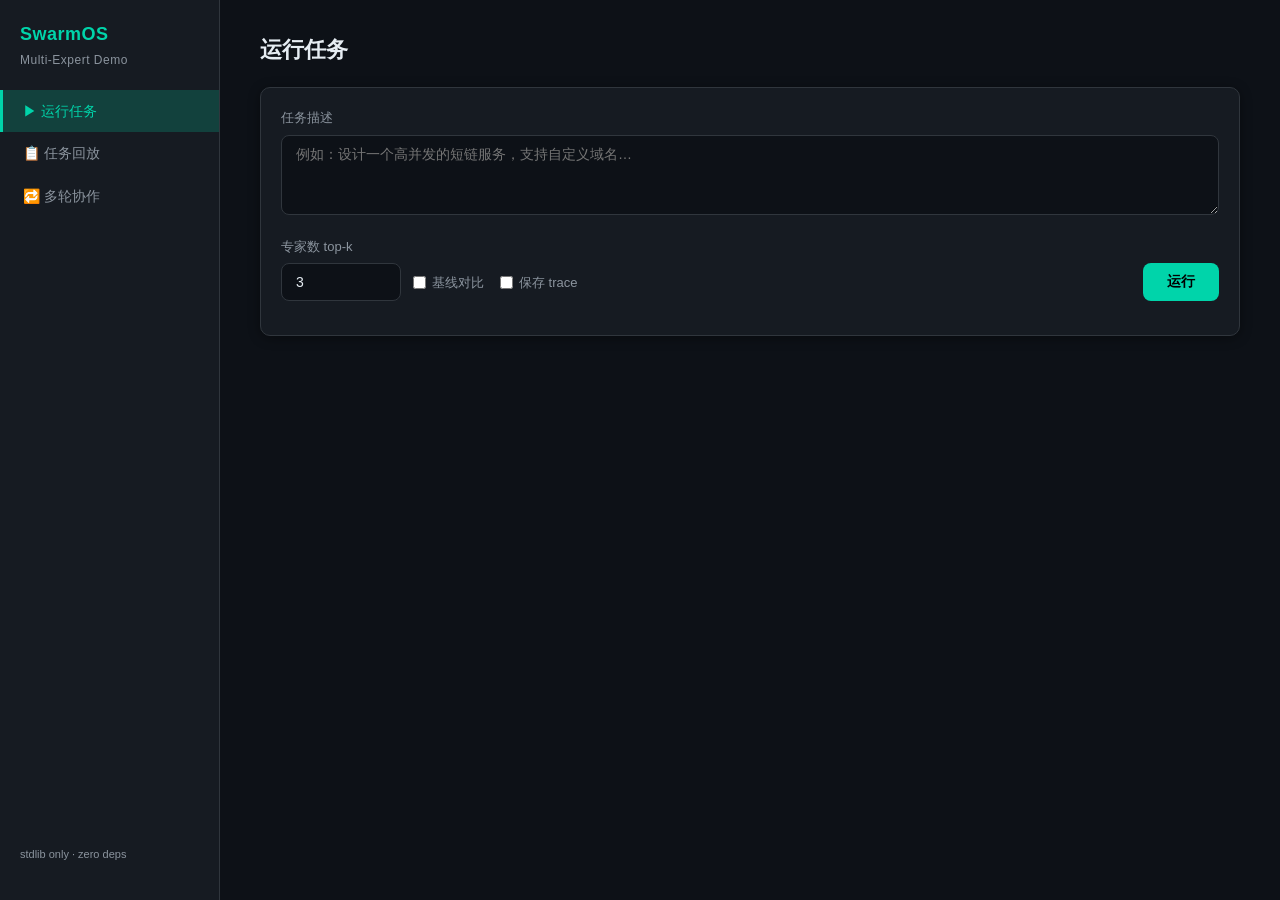
==== swarmos_demo/web/index.html @ 3df53811 "V3: Web demo — 零依赖 HTTP 服务器 + 单页前端 - serve.py: stdlib http.server, REST API (/api/run, /api/traces, " ====
<!DOCTYPE html>
<html lang="zh-CN">
<head>
<meta charset="UTF-8">
<meta name="viewport" content="width=device-width, initial-scale=1.0">
<title>SwarmOS Demo</title>
<style>
:root {
  --bg: #0d1117;
  --bg-card: #161b22;
  --bg-input: #0d1117;
  --border: #30363d;
  --text: #e6edf3;
  --text-dim: #8b949e;
  --accent: #00d4aa;
  --accent-dim: #00d4aa33;
  --warn: #f0883e;
  --danger: #f85149;
  --info: #58a6ff;
  --radius: 10px;
  --shadow: 0 2px 12px rgba(0,0,0,.4);
}
* { margin:0; padding:0; box-sizing:border-box; }
body {
  font-family: -apple-system, BlinkMacSystemFont, 'Segoe UI', Helvetica, Arial, sans-serif;
  background: var(--bg); color: var(--text); line-height: 1.6;
  display: flex; height: 100vh; overflow: hidden;
}
/* Sidebar */
.sidebar {
  width: 220px; min-width: 220px; background: var(--bg-card);
  border-right: 1px solid var(--border); display: flex; flex-direction: column;
  padding: 20px 0;
}
.sidebar h1 { font-size: 18px; padding: 0 20px 20px; color: var(--accent); font-weight: 700; letter-spacing: .5px; }
.sidebar h1 span { color: var(--text-dim); font-weight: 400; font-size: 12px; display: block; margin-top: 2px; }
.nav-item {
  padding: 10px 20px; cursor: pointer; font-size: 14px; color: var(--text-dim);
  transition: all .15s; border-left: 3px solid transparent;
}
.nav-item:hover { color: var(--text); background: rgba(255,255,255,.03); }
.nav-item.active { color: var(--accent); border-left-color: var(--accent); background: var(--accent-dim); }
.sidebar-footer { margin-top: auto; padding: 16px 20px; font-size: 11px; color: var(--text-dim); }

/* Main */
.main { flex: 1; overflow-y: auto; padding: 32px 40px; }
.view { display: none; animation: fadeIn .25s; }
.view.active { display: block; }
@keyframes fadeIn { from { opacity: 0; transform: translateY(6px); } to { opacity: 1; transform: translateY(0); } }

h2 { font-size: 22px; margin-bottom: 20px; font-weight: 600; }
h3 { font-size: 16px; margin: 18px 0 10px; color: var(--accent); font-weight: 600; }

/* Card */
.card {
  background: var(--bg-card); border: 1px solid var(--border); border-radius: var(--radius);
  padding: 20px; margin-bottom: 16px; box-shadow: var(--shadow);
}
.card-header { display: flex; justify-content: space-between; align-items: center; margin-bottom: 12px; }
.card-header .title { font-weight: 600; font-size: 15px; }

/* Inputs */
input[type="text"], textarea, select {
  width: 100%; padding: 10px 14px; background: var(--bg-input);
  border: 1px solid var(--border); border-radius: 8px; color: var(--text);
  font-size: 14px; outline: none; transition: border .2s;
}
input:focus, textarea:focus { border-color: var(--accent); }
textarea { resize: vertical; min-height: 80px; font-family: inherit; }
label { font-size: 13px; color: var(--text-dim); display: block; margin-bottom: 6px; }

/* Button */
.btn {
  padding: 10px 24px; border: none; border-radius: 8px; font-size: 14px;
  cursor: pointer; font-weight: 600; transition: all .2s; display: inline-flex; align-items: center; gap: 6px;
}
.btn-primary { background: var(--accent); color: #000; }
.btn-primary:hover { filter: brightness(1.15); }
.btn-primary:disabled { opacity: .5; cursor: not-allowed; }
.btn-secondary { background: transparent; color: var(--text-dim); border: 1px solid var(--border); }
.btn-secondary:hover { border-color: var(--text-dim); color: var(--text); }
.btn-danger { background: var(--danger); color: #fff; }
.btn-sm { padding: 6px 14px; font-size: 12px; }

/* Form row */
.form-row { display: flex; gap: 12px; margin-bottom: 14px; align-items: flex-end; }
.form-row .field { flex: 1; }
.form-row .field-sm { width: 120px; flex: none; }

/* Checkbox */
.checkbox-label { display: inline-flex; align-items: center; gap: 6px; font-size: 13px; color: var(--text-dim); cursor: pointer; }
.checkbox-label input { accent-color: var(--accent); }

/* Tags */
.tag {
  display: inline-block; padding: 2px 10px; border-radius: 12px; font-size: 11px;
  font-weight: 600; margin-right: 4px;
}
.tag-accent { background: var(--accent-dim); color: var(--accent); }
.tag-warn { background: rgba(240,136,62,.15); color: var(--warn); }
.tag-info { background: rgba(88,166,255,.15); color: var(--info); }

/* Score bar */
.score-bar { height: 6px; background: var(--border); border-radius: 3px; overflow: hidden; margin-top: 4px; }
.score-bar-fill { height: 100%; background: var(--accent); border-radius: 3px; transition: width .6s ease; }

/* Step indicator */
.steps { display: flex; gap: 0; margin-bottom: 24px; }
.step {
  flex: 1; text-align: center; padding: 10px 0; font-size: 12px; font-weight: 600;
  color: var(--text-dim); position: relative; border-bottom: 2px solid var(--border);
  transition: all .3s;
}
.step.done { color: var(--accent); border-bottom-color: var(--accent); }
.step.active { color: var(--text); border-bottom-color: var(--info); }

/* Expert card grid */
.expert-grid { display: grid; grid-template-columns: repeat(auto-fill, minmax(300px, 1fr)); gap: 12px; }

/* Trace list */
.trace-item {
  padding: 14px 18px; border: 1px solid var(--border); border-radius: var(--radius);
  margin-bottom: 8px; cursor: pointer; transition: all .15s; background: var(--bg-card);
}
.trace-item:hover { border-color: var(--accent); }
.trace-item .meta { font-size: 12px; color: var(--text-dim); margin-top: 4px; }

/* Table */
table { width: 100%; border-collapse: collapse; font-size: 13px; }
th, td { text-align: left; padding: 8px 12px; border-bottom: 1px solid var(--border); }
th { color: var(--text-dim); font-weight: 600; font-size: 12px; text-transform: uppercase; letter-spacing: .5px; }

/* Spinner */
.spinner { display: inline-block; width: 18px; height: 18px; border: 2px solid var(--border); border-top-color: var(--accent); border-radius: 50%; animation: spin .6s linear infinite; }
@keyframes spin { to { transform: rotate(360deg); } }

/* Multi-round chat */
.chat-messages { max-height: 60vh; overflow-y: auto; padding-right: 8px; }
.chat-bubble {
  padding: 14px 18px; border-radius: var(--radius); margin-bottom: 12px;
  max-width: 85%; animation: fadeIn .2s;
}
.chat-bubble.system { background: var(--bg-card); border: 1px solid var(--border); margin-left: auto; margin-right: auto; max-width: 100%; }
.chat-bubble.user { background: rgba(88,166,255,.1); border: 1px solid rgba(88,166,255,.2); margin-left: auto; }
.chat-bubble .round-tag { font-size: 11px; font-weight: 700; color: var(--accent); margin-bottom: 6px; }
.chat-input-row { display: flex; gap: 8px; margin-top: 14px; }
.chat-input-row input { flex: 1; }

/* Comparison table */
.cmp-better { color: var(--accent); font-weight: 600; }
.cmp-worse { color: var(--danger); }

/* Scrollbar */
::-webkit-scrollbar { width: 6px; }
::-webkit-scrollbar-track { background: transparent; }
::-webkit-scrollbar-thumb { background: var(--border); border-radius: 3px; }
::-webkit-scrollbar-thumb:hover { background: var(--text-dim); }

/* Replay step-by-step */
.replay-step { opacity: .3; transition: opacity .3s; margin-bottom: 12px; }
.replay-step.visible { opacity: 1; }
</style>
</head>
<body>

<aside class="sidebar">
  <h1>SwarmOS <span>Multi-Expert Demo</span></h1>
  <div class="nav-item active" data-view="run">&#9654; 运行任务</div>
  <div class="nav-item" data-view="traces">&#128203; 任务回放</div>
  <div class="nav-item" data-view="multi">&#128257; 多轮协作</div>
  <div class="sidebar-footer">stdlib only &middot; zero deps</div>
</aside>

<main class="main">
  <!-- ==================== VIEW: Run ==================== -->
  <section id="view-run" class="view active">
    <h2>运行任务</h2>
    <div class="card">
      <div class="form-row">
        <div class="field">
          <label>任务描述</label>
          <textarea id="run-task" placeholder="例如：设计一个高并发的短链服务，支持自定义域名…"></textarea>
        </div>
      </div>
      <div class="form-row">
        <div class="field-sm">
          <label>专家数 top-k</label>
          <input type="text" id="run-topk" value="3">
        </div>
        <div class="field" style="display:flex;align-items:flex-end;gap:16px;padding-bottom:2px;">
          <label class="checkbox-label"><input type="checkbox" id="run-baseline"> 基线对比</label>
          <label class="checkbox-label"><input type="checkbox" id="run-save"> 保存 trace</label>
        </div>
        <div style="display:flex;align-items:flex-end;">
          <button class="btn btn-primary" id="run-btn" onclick="runTask()">运行</button>
        </div>
      </div>
    </div>

    <div id="run-steps" class="steps" style="display:none;">
      <div class="step" data-step="parse">解析任务</div>
      <div class="step" data-step="route">路由专家</div>
      <div class="step" data-step="propose">专家提案</div>
      <div class="step" data-step="critique">批判审查</div>
      <div class="step" data-step="aggregate">共识聚合</div>
      <div class="step" data-step="baseline">基线对比</div>
    </div>

    <div id="run-result"></div>
  </section>

  <!-- ==================== VIEW: Traces ==================== -->
  <section id="view-traces" class="view">
    <h2>任务回放</h2>
    <div id="trace-list-area">
      <p style="color:var(--text-dim);">加载中…</p>
    </div>
    <div id="trace-detail" style="display:none;"></div>
  </section>

  <!-- ==================== VIEW: Multi-round ==================== -->
  <section id="view-multi" class="view">
    <h2>多轮协作</h2>
    <div class="card" id="multi-init" >
      <label>初始任务</label>
      <textarea id="multi-task" placeholder="输入你的初始任务…"></textarea>
      <div style="margin-top:12px;">
        <button class="btn btn-primary" onclick="multiStart()">开始多轮协作</button>
      </div>
    </div>
    <div id="multi-chat" style="display:none;">
      <div class="chat-messages" id="multi-messages"></div>
      <div class="chat-input-row">
        <input type="text" id="multi-input" placeholder="输入追问或反馈… (留空直接结束)" onkeydown="if(event.key==='Enter')multiNext()">
        <button class="btn btn-primary btn-sm" onclick="multiNext()">继续</button>
        <button class="btn btn-secondary btn-sm" onclick="multiEnd()">结束</button>
      </div>
    </div>
  </section>
</main>

<script>
/* ========== Navigation ========== */
document.querySelectorAll('.nav-item').forEach(el => {
  el.addEventListener('click', () => {
    document.querySelectorAll('.nav-item').forEach(n => n.classList.remove('active'));
    document.querySelectorAll('.view').forEach(v => v.classList.remove('active'));
    el.classList.add('active');
    document.getElementById('view-' + el.dataset.view).classList.add('active');
    if (el.dataset.view === 'traces') loadTraceList();
  });
});

/* ========== Helpers ========== */
function h(s) { return String(s).replace(/&/g,'&amp;').replace(/</g,'&lt;').replace(/>/g,'&gt;'); }
function pct(v) { return Math.round(v * 100); }
async function api(path, body) {
  const opts = body ? { method: 'POST', headers: {'Content-Type':'application/json'}, body: JSON.stringify(body) } : {};
  const res = await fetch(path, opts);
  return res.json();
}

/* ========== Run Task ========== */
async function runTask() {
  const task = document.getElementById('run-task').value.trim();
  if (!task) return;
  const topk = parseInt(document.getElementById('run-topk').value) || 3;
  const baseline = document.getElementById('run-baseline').checked;
  const save = document.getElementById('run-save').checked;
  const btn = document.getElementById('run-btn');
  btn.disabled = true; btn.innerHTML = '<span class="spinner"></span> 运行中';

  const stepsEl = document.getElementById('run-steps');
  stepsEl.style.display = 'flex';
  const steps = stepsEl.querySelectorAll('.step');
  steps.forEach(s => { s.classList.remove('done','active'); });

  const stepNames = ['parse','route','propose','critique','aggregate'];
  if (baseline) stepNames.push('baseline');

  let i = 0;
  const tick = setInterval(() => {
    if (i > 0) steps[i-1].classList.remove('active'); steps[i-1] && steps[i-1].classList.add('done');
    if (i < steps.length) steps[i].classList.add('active');
    i++;
    if (i > steps.length) clearInterval(tick);
  }, 350);

  try {
    const trace = await api('/api/run', { task, top_k: topk, baseline, save });
    clearInterval(tick);
    steps.forEach(s => { s.classList.remove('active'); s.classList.add('done'); });
    renderRunResult(trace);
  } catch(e) {
    clearInterval(tick);
    document.getElementById('run-result').innerHTML = `<div class="card" style="border-color:var(--danger);">错误: ${h(e.message)}</div>`;
  }
  btn.disabled = false; btn.innerHTML = '运行';
}

function renderRunResult(t) {
  let html = '';

  /* Profile */
  html += `<h3>任务画像</h3><div class="card">
    <span class="tag tag-info">${h(t.profile.language)}</span>
    <span class="tag tag-accent">${h(t.profile.risk_level)}</span>
    ${t.profile.domains.map(d => `<span class="tag tag-warn">${h(d)}</span>`).join('')}
    <div style="margin-top:8px;font-size:13px;color:var(--text-dim);">
      行为: ${t.profile.actions.join(', ')} &nbsp;|&nbsp; demo 相关: ${t.profile.mentions_demo ? '是' : '否'}
    </div></div>`;

  /* Routed */
  html += `<h3>路由专家 (${t.routed.length})</h3><div class="expert-grid">`;
  for (const r of t.routed) {
    html += `<div class="card">
      <div class="card-header"><span class="title">${h(r.name)}</span><span class="tag tag-accent">${pct(r.score)}%</span></div>
      <div class="score-bar"><div class="score-bar-fill" style="width:${pct(r.score)}%"></div></div>
    </div>`;
  }
  html += `</div>`;

  /* Proposals */
  html += `<h3>专家提案</h3><div class="expert-grid">`;
  for (const p of t.proposals) {
    html += `<div class="card">
      <div class="card-header"><span class="title">${h(p.expert_name)}</span><span class="tag tag-info">${pct(p.confidence)}%</span></div>
      <div style="font-size:13px;margin-bottom:8px;">${h(p.summary)}</div>
      <div style="font-size:12px;color:var(--text-dim);">
        <strong>建议:</strong> ${p.recommendations.map(r=>'<br>· '+h(r)).join('')}
      </div>
      <div style="font-size:12px;color:var(--warn);margin-top:6px;">
        <strong>风险:</strong> ${p.risks.map(r=>'<br>· '+h(r)).join('')}
      </div>
    </div>`;
  }
  html += `</div>`;

  /* Critique */
  html += `<h3>批判审查</h3><div class="card">
    <div style="font-size:13px;">
      <strong>关注点:</strong> ${t.critique.focus.join('; ')}<br>
      <strong>重复项:</strong> ${t.critique.duplicates.join('; ') || '无'}<br>
      <strong>待检查:</strong> ${t.critique.next_checks.join('; ')}
    </div></div>`;

  /* Aggregate */
  const a = t.aggregate;
  html += `<h3>共识聚合</h3><div class="card">
    <div style="font-size:14px;font-weight:600;margin-bottom:8px;">${h(a.final_summary)}</div>
    <table><tr><th>共识</th><th>下一步</th><th>关键风险</th></tr><tr>
      <td>${a.consensus.map(c=>'· '+h(c)).join('<br>')}</td>
      <td>${a.next_steps.map(c=>'· '+h(c)).join('<br>')}</td>
      <td>${a.key_risks.map(c=>'· '+h(c)).join('<br>')}</td>
    </tr></table></div>`;

  /* Baseline */
  if (t.baseline) {
    const b = t.baseline;
    const avgConf = t.proposals.reduce((s,p)=>s+p.confidence,0)/t.proposals.length;
    const multiRec = t.proposals.reduce((s,p)=>s+p.recommendations.length,0);
    html += `<h3>基线对比</h3><div class="card">
      <div style="font-size:13px;margin-bottom:10px;">${h(b.summary)}</div>
      <table>
        <tr><th>指标</th><th>多专家</th><th>基线(单模型)</th></tr>
        <tr><td>建议数</td><td class="${multiRec>b.recommendations.length?'cmp-better':'cmp-worse'}">${multiRec}</td><td>${b.recommendations.length}</td></tr>
        <tr><td>平均信心</td><td class="${avgConf>b.confidence?'cmp-better':'cmp-worse'}">${pct(avgConf)}%</td><td>${pct(b.confidence)}%</td></tr>
        <tr><td>风险数</td><td>${t.proposals.reduce((s,p)=>s+p.risks.length,0)}</td><td>${b.risks.length}</td></tr>
      </table></div>`;
  }

  if (t._saved_to) {
    html += `<div style="margin-top:12px;font-size:12px;color:var(--text-dim);">已保存: outputs/${h(t._saved_to)}</div>`;
  }

  document.getElementById('run-result').innerHTML = html;
}

/* ========== Trace List ========== */
async function loadTraceList() {
  const area = document.getElementById('trace-list-area');
  const detail = document.getElementById('trace-detail');
  detail.style.display = 'none';
  area.style.display = 'block';

  const traces = await api('/api/traces');
  if (!traces.length) { area.innerHTML = '<p style="color:var(--text-dim);">暂无保存的 trace。运行任务时勾选"保存 trace"即可。</p>'; return; }

  area.innerHTML = traces.map(t => `
    <div class="trace-item" onclick="loadTrace('${h(t.file)}')">
      <div style="font-weight:600;font-size:14px;">${h(t.task)}</div>
      <div class="meta">
        <span class="tag tag-info">${h(t.provider)}</span>
        <span class="tag tag-accent">${t.expert_count} 专家</span>
        ${t.has_baseline ? '<span class="tag tag-warn">含基线</span>' : ''}
        &nbsp; ${h(t.timestamp)} &nbsp; run_id: ${h(t.run_id)}
      </div>
    </div>`).join('');
}

async function loadTrace(file) {
  const area = document.getElementById('trace-list-area');
  const detail = document.getElementById('trace-detail');
  area.style.display = 'none';
  detail.style.display = 'block';

  const t = await api('/api/traces/' + file);
  if (t.error) { detail.innerHTML = `<div class="card" style="border-color:var(--danger);">加载失败</div>`; return; }

  let html = `<button class="btn btn-secondary btn-sm" onclick="loadTraceList()" style="margin-bottom:16px;">&larr; 返回列表</button>`;
  html += `<h3 style="margin-top:0;">任务回放 — ${h(t.run_id)}</h3>`;

  const stepData = [
    { title: '任务画像', render: () => `<span class="tag tag-info">${h(t.profile.language)}</span> <span class="tag tag-accent">${h(t.profile.risk_level)}</span> ${t.profile.domains.map(d=>'<span class="tag tag-warn">'+h(d)+'</span>').join('')}` },
    { title: '路由专家', render: () => t.routed.map(r => `<div style="display:flex;justify-content:space-between;align-items:center;padding:4px 0;"><span>${h(r.name)}</span><span class="tag tag-accent">${pct(r.score)}%</span></div><div class="score-bar"><div class="score-bar-fill" style="width:${pct(r.score)}%"></div></div>`).join('') },
    { title: '专家提案', render: () => t.proposals.map(p => `<div style="margin-bottom:12px;padding-bottom:12px;border-bottom:1px solid var(--border);"><strong>${h(p.expert_name)}</strong> <span class="tag tag-info">${pct(p.confidence)}%</span><div style="font-size:13px;margin-top:4px;">${h(p.summary)}</div></div>`).join('') },
    { title: '批判审查', render: () => `<strong>关注点:</strong> ${t.critique.focus.join('; ')}<br><strong>重复:</strong> ${t.critique.duplicates.join('; ')||'无'}<br><strong>待查:</strong> ${t.critique.next_checks.join('; ')}` },
    { title: '共识聚合', render: () => `<div style="font-weight:600;margin-bottom:6px;">${h(t.aggregate.final_summary)}</div>共识: ${t.aggregate.consensus.join('; ')}<br>下一步: ${t.aggregate.next_steps.join('; ')}<br>风险: ${t.aggregate.key_risks.join('; ')}` },
  ];
  if (t.baseline) {
    stepData.push({ title: '基线对比', render: () => `${h(t.baseline.summary)}<br>建议: ${t.baseline.recommendations.join('; ')}<br>信心: ${pct(t.baseline.confidence)}%` });
  }

  html += `<div style="margin-bottom:14px;"><button class="btn btn-primary btn-sm" onclick="replaySteps()">逐步回放</button></div>`;

  for (let i = 0; i < stepData.length; i++) {
    html += `<div class="replay-step card" id="replay-${i}"><div class="card-header"><span class="title">${stepData[i].title}</span><span class="tag tag-info">步骤 ${i+1}</span></div><div style="font-size:13px;">${stepData[i].render()}</div></div>`;
  }

  detail.innerHTML = html;
  detail.dataset.stepCount = stepData.length;
}

function replaySteps() {
  const count = parseInt(document.getElementById('trace-detail').dataset.stepCount || 0);
  for (let i = 0; i < count; i++) {
    const el = document.getElementById('replay-' + i);
    el.classList.remove('visible');
  }
  for (let i = 0; i < count; i++) {
    setTimeout(() => document.getElementById('replay-' + i).classList.add('visible'), (i + 1) * 500);
  }
}

/* ========== Multi-round ========== */
let multiState = { task: '', history: [], running: false };

async function multiStart() {
  const task = document.getElementById('multi-task').value.trim();
  if (!task) return;
  multiState = { task, history: [], running: true };
  document.getElementById('multi-init').style.display = 'none';
  document.getElementById('multi-chat').style.display = 'block';
  document.getElementById('multi-messages').innerHTML = '';
  addChatBubble('user', `初始任务: ${task}`);
  await multiRound('');
}

async function multiNext() {
  if (multiState.running) return;
  const input = document.getElementById('multi-input');
  const feedback = input.value.trim();
  input.value = '';
  if (!feedback) { multiEnd(); return; }
  addChatBubble('user', feedback);
  await multiRound(feedback);
}

async function multiRound(feedback) {
  multiState.running = true;
  const loadId = addChatBubble('system', '<span class="spinner"></span> 第 ' + (multiState.history.length+1) + ' 轮分析中…');

  const trace = await api('/api/multi-round', {
    task: multiState.task,
    history: multiState.history,
    feedback,
    top_k: 3,
  });
  multiState.history.push(trace);
  multiState.running = false;

  document.getElementById(loadId).outerHTML = renderRoundBubble(trace);
  document.getElementById('multi-messages').scrollTop = 999999;
}

function multiEnd() {
  addChatBubble('system', `<strong>协作结束</strong> — 共完成 ${multiState.history.length} 轮。`);
  document.getElementById('multi-input').disabled = true;
  document.querySelectorAll('#multi-chat .btn').forEach(b => b.disabled = true);
}

let bubbleId = 0;
function addChatBubble(type, html) {
  const id = 'bubble-' + (bubbleId++);
  const el = document.getElementById('multi-messages');
  el.insertAdjacentHTML('beforeend', `<div class="chat-bubble ${type}" id="${id}">${html}</div>`);
  el.scrollTop = 999999;
  return id;
}

function renderRoundBubble(t) {
  const experts = t.routed.map(r => r.name).join(', ');
  const proposals = t.proposals.map(p =>
    `<div style="margin:6px 0;padding:8px;background:rgba(255,255,255,.03);border-radius:6px;">
      <strong>${h(p.expert_name)}</strong> <span class="tag tag-info">${pct(p.confidence)}%</span>
      <div style="font-size:12px;margin-top:4px;">${h(p.summary)}</div>
    </div>`
  ).join('');

  return `<div class="chat-bubble system">
    <div class="round-tag">第 ${t.round} 轮</div>
    <div style="font-size:12px;color:var(--text-dim);margin-bottom:8px;">路由: ${h(experts)}</div>
    ${proposals}
    <div style="margin-top:10px;padding-top:10px;border-top:1px solid var(--border);">
      <strong style="font-size:13px;">共识:</strong> <span style="font-size:13px;">${h(t.aggregate.final_summary)}</span>
    </div>
  </div>`;
}
</script>
</body>
</html>
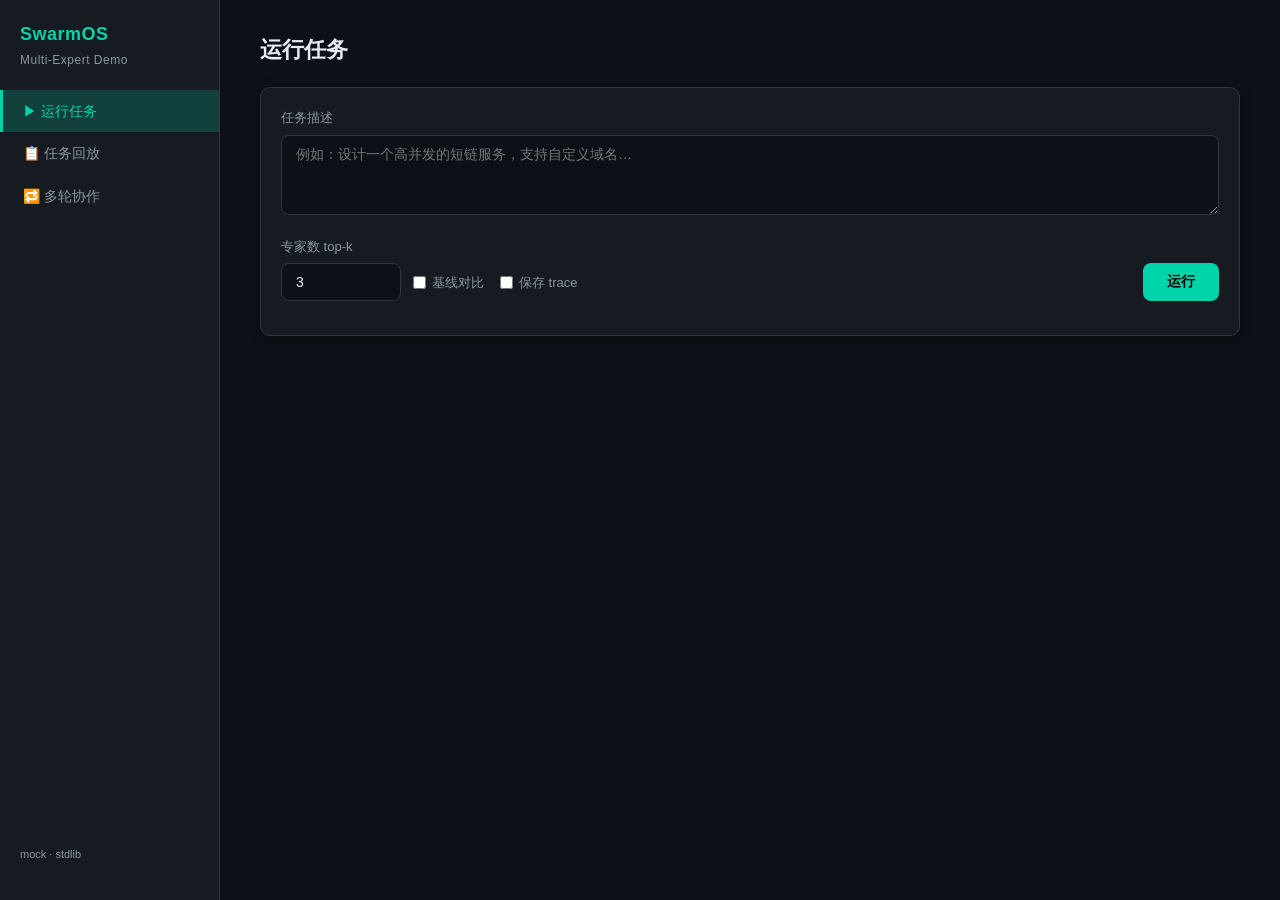
==== commit b083614f: "V4: 引擎强化 — WorkflowTrace 正式化 + 容错 + 学习式路由 - core/types.py: 新增 WorkflowTrace TypedDict (对接文档 §3.8) - " ====
--- a/swarmos_demo/web/index.html
+++ b/swarmos_demo/web/index.html
@@ -168,7 +168,7 @@
   <div class="nav-item active" data-view="run">&#9654; 运行任务</div>
   <div class="nav-item" data-view="traces">&#128203; 任务回放</div>
   <div class="nav-item" data-view="multi">&#128257; 多轮协作</div>
-  <div class="sidebar-footer">stdlib only &middot; zero deps</div>
+  <div class="sidebar-footer"><span id="provider-tag">mock</span> &middot; stdlib</div>
 </aside>
 
 <main class="main">
@@ -240,6 +240,11 @@
 </main>
 
 <script>
+/* ========== Init ========== */
+api('/api/status').then(s => {
+  if(s && s.provider) document.getElementById('provider-tag').textContent = s.provider;
+}).catch(()=>{});
+
 /* ========== Navigation ========== */
 document.querySelectorAll('.nav-item').forEach(el => {
   el.addEventListener('click', () => {
@@ -369,8 +374,14 @@
       </table></div>`;
   }
 
-  if (t._saved_to) {
-    html += `<div style="margin-top:12px;font-size:12px;color:var(--text-dim);">已保存: outputs/${h(t._saved_to)}</div>`;
+  /* Duration + errors + save info */
+  const meta = [];
+  if (t.duration_ms != null) meta.push(`耗时 ${t.duration_ms}ms`);
+  if (t._saved_to) meta.push(`已保存: outputs/${h(t._saved_to)}`);
+  if (t.provider) meta.push(`provider: ${h(t.provider)}`);
+  if (meta.length) html += `<div style="margin-top:12px;font-size:12px;color:var(--text-dim);">${meta.join(' · ')}</div>`;
+  if (t.errors && t.errors.length) {
+    html += `<div class="card" style="border-color:var(--warn);margin-top:12px;font-size:13px;"><strong style="color:var(--warn);">部分失败:</strong><br>${t.errors.map(e=>'· '+h(e)).join('<br>')}</div>`;
   }
 
   document.getElementById('run-result').innerHTML = html;
